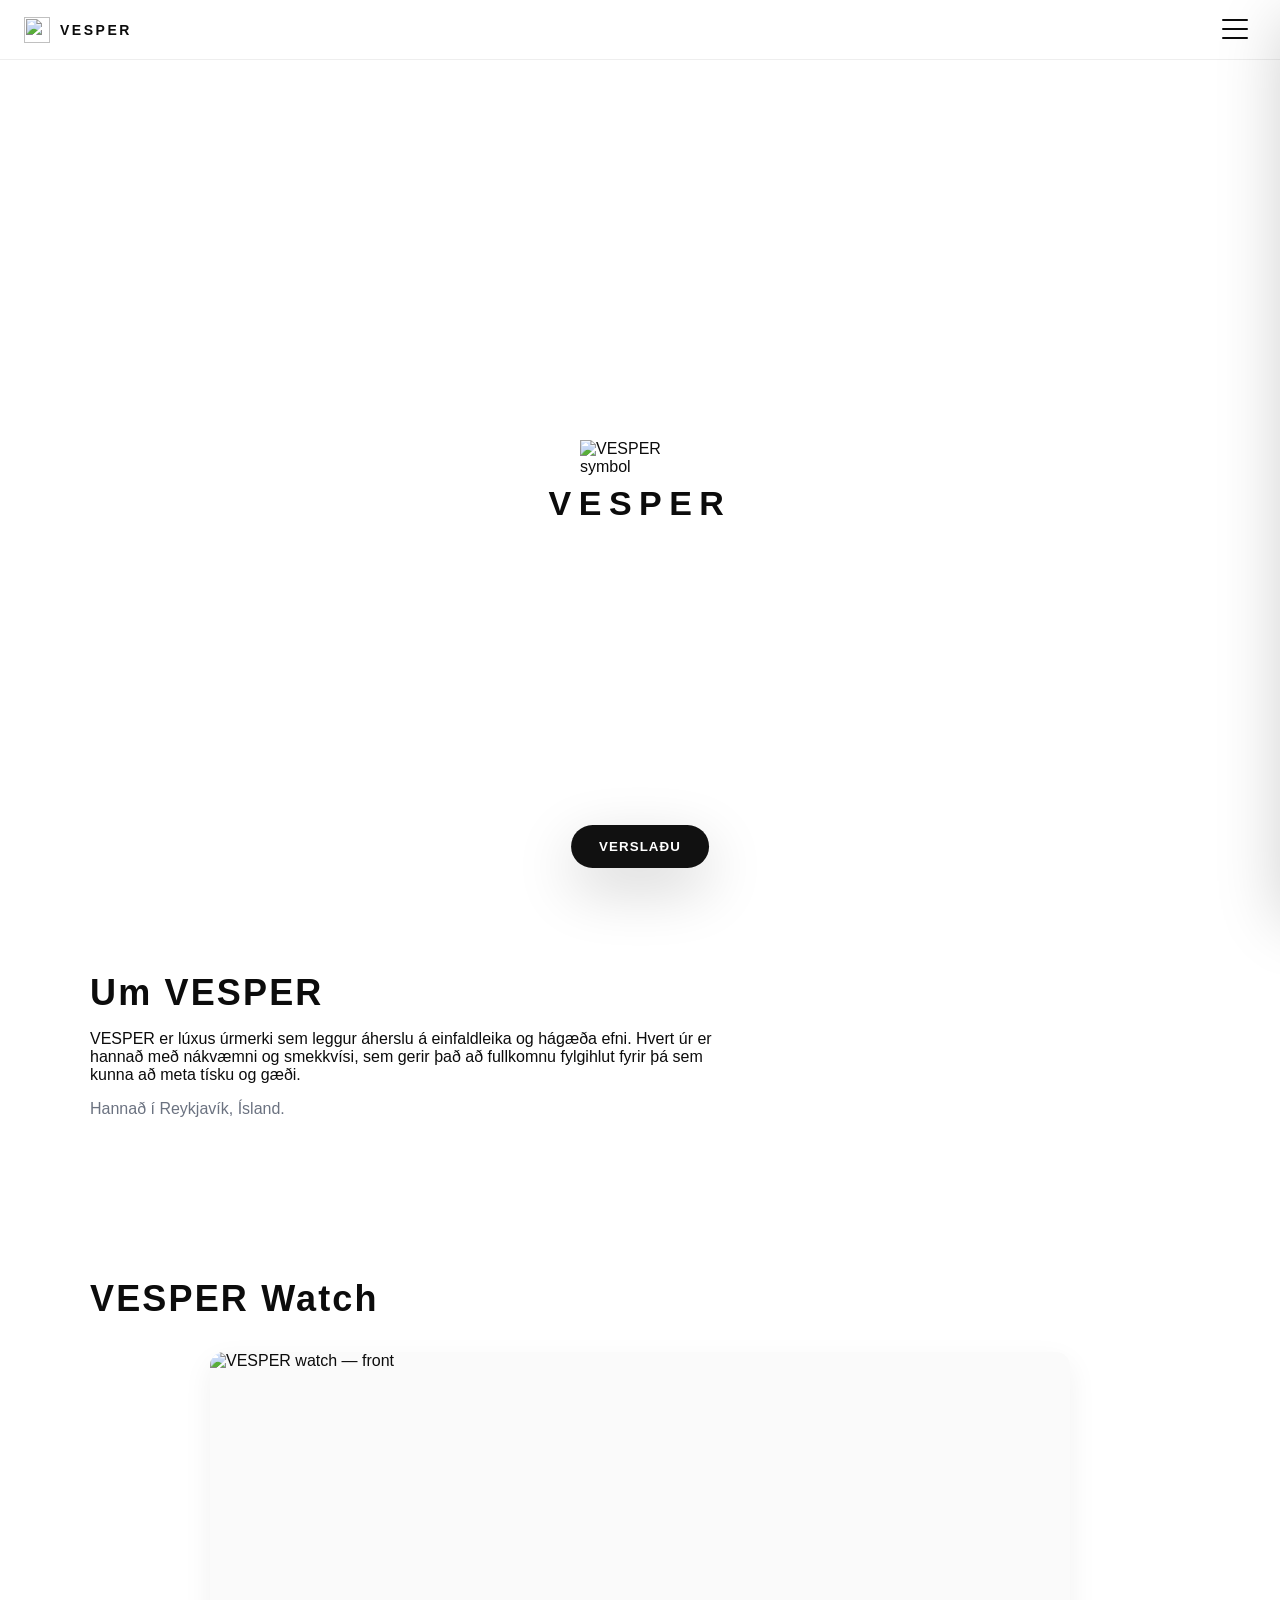
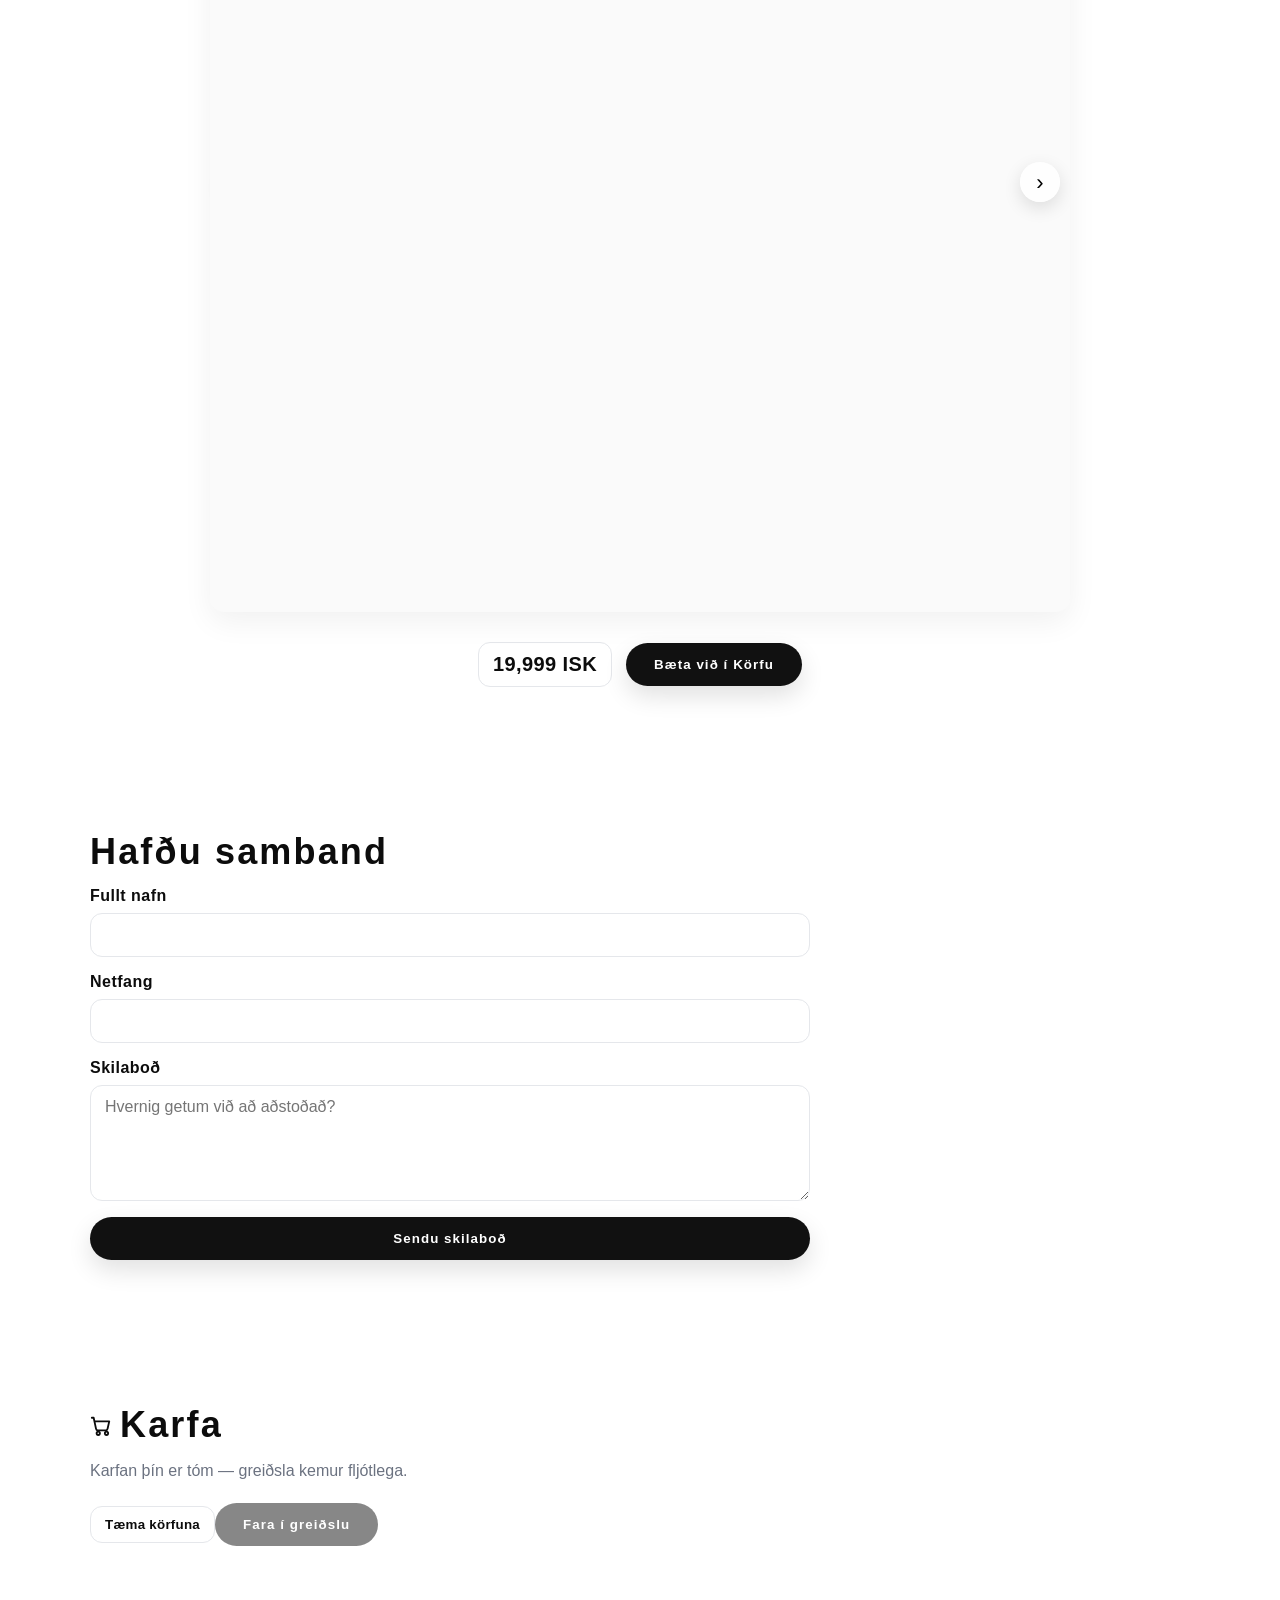
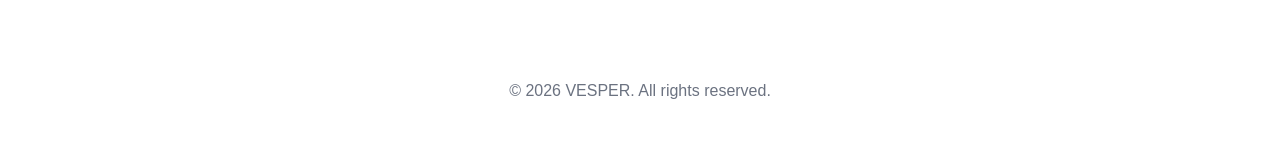
==== index.html @ 536e7ef3 "Rename VESPER.html to index.html" ====
<!DOCTYPE html>
<html lang="en">
<head>
  <meta charset="utf-8" />
  <meta name="viewport" content="width=device-width, initial-scale=1" />
  <title>VESPER - Lúxus tímar</title>
  <meta name="description" content="VESPER — minimal luxury timepieces." />
  <link rel="stylesheet" href="VESPER.css" />
</head>
<body>
  <!-- Top bar with hamburger -->
  <header class="topbar">
    <a class="brand-mini" href="#" aria-label="VESPER Home">
      <img src="SymbolTr.png" alt="" />
      <span>VESPER</span>
    </a>

    <button id="menuBtn"
            class="hamburger"
            aria-label="Open menu"
            aria-expanded="false"
            aria-controls="sideMenu">
      <span aria-hidden="true"></span>
      <span aria-hidden="true"></span>
      <span aria-hidden="true"></span>
    </button>
  </header>

  <!-- Slide-over menu -->
  <aside id="sideMenu" class="menu" aria-hidden="true">
    <nav class="menu-nav" aria-label="Primary">
      <button id="closeMenu" class="close" aria-label="Close menu">×</button>
      <a href="#about" class="menu-link">Um VESPER</a>
      <a href="#contact" class="menu-link">Hafðu samband</a>
      <a href="#cart" class="menu-link" id="cartLink" aria-label="Cart (0)">
  <span class="icon-wrap">
    <svg class="icon icon-cart" viewBox="0 0 24 24" aria-hidden="true" fill="none"
         stroke="currentColor" stroke-width="2" stroke-linecap="round" stroke-linejoin="round">
      <circle cx="9" cy="20" r="1.6"></circle>
      <circle cx="18" cy="20" r="1.6"></circle>
      <path d="M2 3h2l2.6 12.2a2 2 0 0 0 2 1.6h8.5a2 2 0 0 0 2-1.6L21 7H6"></path>
    </svg>
    <span class="badge" id="cartCount" aria-hidden="true">0</span>
  </span>
  <span>Karfa</span>
</a>
    </nav>
    <div class="menu-scrim" id="menuScrim" tabindex="-1"></div>
  </aside>
  <main class="splash" role="main">
    <a class="brand" href="#" aria-label="VESPER Home">
      <img class="symbol" src="SymbolTr.png" alt="VESPER symbol" />
      <span class="wordmark">VESPER</span>
    </a>
    <button id="buyNow" class="buy" aria-label="Buy VESPER now">VERSLAÐU</button>
  </main>
  <section id="about" class="section">
    <div class="container about-grid">
      <div class="copy">
        <h2>Um VESPER</h2>
        <p>
          VESPER er lúxus úrmerki sem leggur áherslu á einfaldleika og hágæða efni.
           Hvert úr er hannað með nákvæmni og smekkvísi, sem gerir það að fullkomnu fylgihlut fyrir þá sem kunna að meta tísku og gæði.
        </p>
        <p class="muted">
          Hannað í Reykjavík, Ísland.
        </p>
      </div>
    </div>
  </section>

  <!-- PRODUCT (place this before the Contact section) -->
<section id="product" class="section product">
  <div class="container">
    <h2>VESPER Watch</h2>

    <!-- Simple, accessible slideshow -->
    <div class="gallery" aria-label="Product images">
      <button class="nav prev" aria-label="Previous image">‹</button>

      <div class="slides">
        <!-- Replace src with your real photos/renders -->
        <img src="OraReja3.1.jpg" alt="VESPER watch — front"  class="slide is-active">
        <img src="OraReja2.1.jpg" alt="VESPER watch — side"   class="slide">
        <img src="OraReja1.jpg" alt="VESPER watch — detail" class="slide">
        <img src="OraReja4.1.jpg" alt="VESPER watch — side"   class="slide">
        <img src="OraReja5.1.jpg" alt="VESPER watch — detail" class="slide">
      </div>

      <button class="nav next" aria-label="Next image">›</button>
    </div>

    <div class="buy-row">
      <div class="price">
        <span id="priceValue">19.999kr</span> ISK
      </div>
      <button id="addToCart" class="btn btn-primary" type="button">Bæta við í Körfu</button>
    </div>
  </div>
</section>


  <!-- CONTACT -->
  <section id="contact" class="section">
  <div class="container">
    <h2>Hafðu samband</h2>

    <!-- Status bar (hidden by default) -->
    <div id="formAlert" class="alert" role="status" aria-live="polite" hidden></div>

    <form id="contactForm"
          class="form"
          action="https://formspree.io/f/mrbajokk"
          method="POST"
          novalidate>
      <!-- (Optional) anti-bot honeypot -->
      <input type="text" name="_gotcha" tabindex="-1" autocomplete="off" hidden>

      <!-- (Optional) email subject line -->
      <input type="hidden" name="_subject" value="New message from VESPER site">

      <div class="field">
        <label for="name">Fullt nafn</label>
        <input id="name" name="name" type="text" autocomplete="name" required />
      </div>

      <div class="field">
        <label for="email">Netfang</label>
        <input id="email" name="email" type="email" autocomplete="email" required />
      </div>

      <div class="field">
        <label for="message">Skilaboð</label>
        <textarea id="message" name="message" rows="5" required placeholder="Hvernig getum við að aðstoðað?"></textarea>
      </div>

      <button class="btn btn-primary" id="contactSubmit" type="submit">Sendu skilaboð</button>
    </form>
  </div>
</section>

    <!-- CART (placeholder for later) -->
  <section id="cart" class="section">
    <div class="container">
      <h2>
  <svg class="icon icon-cart-heading" viewBox="0 0 24 24" aria-hidden="true" fill="none"
       stroke="currentColor" stroke-width="2" stroke-linecap="round" stroke-linejoin="round">
    <circle cx="9" cy="20" r="1.8"></circle>
    <circle cx="18" cy="20" r="1.8"></circle>
    <path d="M2 3h2l2.6 12.2a2 2 0 0 0 2 1.6h8.5a2 2 0 0 0 2-1.6L21 7H6"></path>
  </svg>
  Karfa
</h2>
      <p class="muted" id="cartSummary">Karfan þín er tóm — greiðsla kemur fljótlega.</p>
      <button id="clearCart" class="btn-secondary" type="button" aria-label="Clear cart">
      Tæma körfuna
      <button id="checkoutBtn" class="btn btn-primary" type="button" disabled>Fara í greiðslu</button>
    </button>
  </div>
</section>
    </div>
  </section>
  <footer class="footer">
    <div class="container">
      <p class="muted">© <span id="year"></span> VESPER. All rights reserved.</p>
    </div>
  </footer>
  <!-- Icons -->
<link rel="icon" type="image/png" sizes="32x32" href="assets/favicon-32.png">
<link rel="icon" type="image/png" sizes="16x16" href="assets/favicon-16.png">
<link rel="apple-touch-icon" href="assets/apple-touch-icon.png">
<meta name="theme-color" content="#ffffff">

<!-- Basic SEO -->
<meta name="title" content="VESPER — Minimal Luxury Timepieces">
<meta name="description" content="Understated watches balancing precision and humility.">

<!-- Social (OG/Twitter) -->
<meta property="og:title" content="VESPER — Minimal Luxury Timepieces">
<meta property="og:description" content="Understated watches balancing precision and humility.">
<meta property="og:image" content="assets/og-image.png">
<meta property="og:type" content="website">
<meta property="og:url" content="https://yourdomain.com/">
<meta name="twitter:card" content="summary_large_image">


  <script src="VESPER.js"></script>
</body>
</html>
---- VESPER.css ----
:root{
  --bg:#ffffff;
  --ink:#0c0c0c;
  --muted:#6b7280;
  --accent:#111111;
  --accent-ink:#ffffff;

  --pad:24px;
  --radius:999px;
  --maxw:1100px;

  --menu-w:320px;
  --shadow:0 20px 60px rgba(0,0,0,.18);
}

html { scroll-behavior: smooth; }


*{box-sizing:border-box}
html,body{height:100%;margin:0;background:var(--bg);color:var(--ink);
  font-family:ui-sans-serif,-apple-system,Segoe UI,Roboto,Helvetica,Arial}

/* --- Top bar --- */
.topbar{
  position:fixed; inset:0 0 auto 0; height:60px;
  display:flex; align-items:center; justify-content:space-between;
  padding:0 var(--pad);
  backdrop-filter:saturate(180%) blur(6px);
  background:rgba(255,255,255,.7);
  border-bottom:1px solid #eee; z-index:40;
}
.brand-mini{display:flex; align-items:center; gap:10px; color:inherit; text-decoration:none}
.brand-mini img{width:26px; height:26px; display:block}
.brand-mini span{letter-spacing:.18em; font-weight:600; font-size:14px}

.hamburger{display:grid; gap:5px; width:42px; height:34px; padding:6px 8px; border:0; background:transparent; cursor:pointer}
.hamburger span{display:block; height:2px; background:var(--ink); border-radius:2px}

/* --- Splash --- */
.splash{
  min-height:100dvh; display:grid; place-items:center;
  padding:calc(var(--pad) + 60px) var(--pad) var(--pad); position:relative;
}
.brand{display:grid; justify-items:center; gap:10px; text-decoration:none; color:inherit; user-select:none}
.symbol{width:min(120px,32vw); height:auto; display:block}
.wordmark{letter-spacing:.22em; font-weight:600; font-size:clamp(22px,4vw,34px); line-height:1}

.buy{
  position:fixed; left:50%; bottom:32px; transform:translateX(-50%);
  padding:14px 28px; border:0; border-radius:var(--radius);
  background:var(--accent); color:var(--accent-ink);
  font-weight:700; letter-spacing:.08em; cursor:pointer;
  box-shadow:var(--shadow);
  transition:transform .08s ease, box-shadow .2s ease, opacity .2s ease;
}
.buy:hover{transform:translateX(-50%) translateY(-1px)}
.buy:active{transform:translateX(-50%)}

/* --- Sections --- */
.section{scroll-margin-top:76px; padding:72px var(--pad)}
.container{max-width:var(--maxw); margin:0 auto}

.section h2{
  font-size:clamp(24px,4vw,36px);
  letter-spacing:.06em;
  margin:0 0 14px 0;
}
.muted{color:var(--muted)}

.about-grid{
  display:grid; grid-template-columns:1.2fr .8fr; gap:32px; align-items:start;
}
.about-grid .portrait img{
  width:100%; height:auto; border-radius:14px; box-shadow:0 10px 30px rgba(0,0,0,.08); display:block;
}
@media (max-width:900px){
  .about-grid{grid-template-columns:1fr}
}

/* --- Contact form --- */
.form{display:grid; gap:16px; max-width:720px}
.field{display:grid; gap:8px}
label{font-weight:600; letter-spacing:.03em}
input, textarea{
  width:100%; padding:12px 14px; border-radius:12px; border:1px solid #e5e7eb; background:#fff; color:var(--ink);
  font:inherit; outline: none;
}
input:focus, textarea:focus{border-color:#c7cdd8; box-shadow:0 0 0 4px rgba(0,0,0,.04)}
.submit{
  justify-self:start; padding:12px 22px; border:0; border-radius:14px; background:var(--accent); color:var(--accent-ink);
  font-weight:700; letter-spacing:.06em; cursor:pointer; box-shadow:0 10px 30px rgba(0,0,0,.12);
}
.status{min-height:1.2em; color:var(--muted); margin-top:4px}

/* --- Menu (slide-over) --- */
.menu{position:fixed; inset:0; pointer-events:none; z-index:50; pointer-events: none;}
.menu-nav{
  position:absolute; top:0; right:0; height:100%; width:var(--menu-w);
  background:#fff; box-shadow:var(--shadow);
  transform:translateX(100%); transition:transform .25s ease;
  display:flex; flex-direction:column; padding:20px;
}
.menu[aria-hidden="false"] .menu-nav{transform:translateX(0)}

.menu-scrim{position:absolute; inset:0; background:rgba(0,0,0,.28); opacity:0; transition:opacity .2s ease}
.menu[aria-hidden="false"] .menu-scrim{opacity:1; pointer-events:auto}
.menu-link{
  text-decoration:none; color:var(--ink); font-weight:600; letter-spacing:.06em;
  padding:14px 10px; border-radius:12px;
}
.menu-link:hover{background:#f5f5f5}
.close{
  align-self:flex-end; font-size:28px; line-height:1; width:38px; height:38px;
  border:0; border-radius:10px; background:#f3f4f6; cursor:pointer; margin-bottom:8px;
}
.close:hover{background:#e5e7eb}

/* --- Footer --- */
.footer{padding:48px var(--pad); text-align:center}

/* Reduced motion */
@media (prefers-reduced-motion: reduce){
  .buy{transition:none}
  .menu-nav{transition:none}
  .menu-scrim{transition:none}
}

/* Slide-over menu */
.menu{
  position: fixed; inset: 0; z-index: 50;
  pointer-events: none;              /* ensures it doesn't block clicks when closed */
}
.menu[aria-hidden="false"]{
  pointer-events: auto;              /* enable interactions when open */
}

.menu-nav{
  position:absolute; top:0; right:0; height:100%; width:var(--menu-w);
  background:#fff; box-shadow: var(--shadow);
  transform: translateX(100%); transition: transform .25s ease;
  display:flex; flex-direction:column; padding:20px;
  z-index: 2;                        /* sits above the scrim */
}
.menu[aria-hidden="false"] .menu-nav{ transform: translateX(0) }

.menu-scrim{
  position:absolute; inset:0; background:rgba(0,0,0,.28);
  opacity:0; transition: opacity .2s ease;
  z-index: 1;                        /* sits below the panel */
}
.menu[aria-hidden="false"] .menu-scrim{ opacity:1 }

/* Cart icon styles */
.menu-link { display: flex; align-items: center; gap: 10px; }  /* enhances your existing rule */
.menu-link .icon { width: 18px; height: 18px; flex: 0 0 auto; }

.section h2 { display: flex; align-items: center; gap: 8px; }
.section h2 .icon { width: 22px; height: 22px; transform: translateY(1px); }

/* (Icons inherit text color via stroke=currentColor) */

/* Cart icon + badge */
.menu-link { display: flex; align-items: center; gap: 10px; }
.icon-wrap { position: relative; display: inline-block; line-height: 0; }
.menu-link .icon { width: 18px; height: 18px; flex: 0 0 auto; }

.badge{
  position: absolute;
  top: -8px;
  right: -10px;
  min-width: 18px;
  height: 18px;
  padding: 0 5px;
  border-radius: 999px;
  background: var(--accent);
  color: var(--accent-ink);
  font-size: 11px;
  font-weight: 700;
  line-height: 18px;
  text-align: center;
  box-shadow: 0 2px 6px rgba(0,0,0,.2);
  transform: scale(0);
  transform-origin: 100% 0%;
  transition: transform .15s ease;
}
.badge.show { transform: scale(1); }

/* Secondary (outline) button for utility actions */
.btn-secondary{
  margin-top: 10px;
  padding: 10px 14px;
  border-radius: 12px;
  border: 1px solid #e5e7eb;
  background: #ffffff;
  color: var(--ink);
  font-weight: 600;
  letter-spacing: .02em;
  cursor: pointer;
  transition: background .15s ease, box-shadow .15s ease, border-color .15s ease;
}
.btn-secondary:hover{
  background: #f7f7f8;
  border-color: #dcdfe5;
  box-shadow: 0 4px 14px rgba(0,0,0,.06);
}
.btn-secondary:active{
  background: #f1f3f5;
  box-shadow: 0 2px 8px rgba(0,0,0,.06);
}

/* ---------- Product section ---------- */
.product .container { display: grid; gap: 18px; }

/* Gallery */
.gallery{
  position: relative;
  width: 100%;
  max-width: 860px;
  margin: 0 auto;
}
.slides{
  position: relative;
  width: 100%;
  aspect-ratio: 1 / 1;          /* square stage; tweak if needed */
  overflow: hidden;
  border-radius: 14px;
  background: #fafafa;
  box-shadow: 0 10px 30px rgba(0,0,0,.06);
}
.slide{
  position: absolute; inset: 0;
  width: 100%; height: 100%;
  object-fit: contain;
  opacity: 0; pointer-events: none;
  transition: opacity .25s ease;
}
.slide.is-active{ opacity: 1; pointer-events: auto; }

.gallery .nav{
  position: absolute; top: 50%; transform: translateY(-50%);
  width: 40px; height: 40px; border-radius: 999px;
  border: 0; background: rgba(255,255,255,.9);
  box-shadow: 0 6px 18px rgba(0,0,0,.12);
  cursor: pointer; font-size: 22px; line-height: 40px; text-align: center;
}
.gallery .prev{ left: 10px; }
.gallery .next{ right: 10px; }
.gallery .nav:hover{ background: #fff; }

/* Price + Add to cart row */
.buy-row{
  margin-top: 12px;
  display: flex; align-items: center; justify-content: center;
  gap: 14px; flex-wrap: wrap;
}
.price{
  font-size: 20px; font-weight: 700; letter-spacing: .02em;
  padding: 10px 14px; border: 1px solid #e5e7eb; border-radius: 12px;
}

/* Keep buttons consistent with your existing .btn-primary */
/* THEME BUTTONS (shared styles) */
.btn{
  appearance: none;
  border: 0;
  border-radius: 999px;
  padding: 14px 28px;
  font-weight: 700;
  letter-spacing: .08em;
  cursor: pointer;
  transition: transform .08s ease, box-shadow .2s ease, opacity .2s ease;
}

/* Primary (matches your hero button aesthetic) */
.btn-primary{
  background: var(--accent);
  color: var(--accent-ink);
  box-shadow: 0 10px 24px rgba(0,0,0,.12);
}
.btn-primary:hover{ transform: translateY(-1px); box-shadow: 0 14px 32px rgba(0,0,0,.16); }
.btn-primary:active{ transform: translateY(0); box-shadow: 0 8px 20px rgba(0,0,0,.12); }
.btn-primary:disabled{ opacity:.5; cursor:not-allowed; transform:none; box-shadow:none; }

/* Secondary (outline) */
.btn-secondary{
  margin-top: 10px;
  padding: 10px 14px;
  border-radius: 12px;
  border: 1px solid #e5e7eb;
  background: #ffffff;
  color: var(--ink);
  font-weight: 600;
  letter-spacing: .02em;
  cursor: pointer;
  transition: background .15s ease, box-shadow .15s ease, border-color .15s ease;
}
.btn-secondary:hover{
  background: #f7f7f8;
  border-color: #dcdfe5;
  box-shadow: 0 4px 14px rgba(0,0,0,.06);
}
.btn-secondary:active{
  background: #f1f3f5;
  box-shadow: 0 2px 8px rgba(0,0,0,.06);
}

/* Make the hero button only handle positioning — uses .btn + .btn-primary for style */
.buy{
  position: fixed;
  left: 50%;
  bottom: 32px;
  transform: translateX(-50%);
}
/* keep your existing :hover/:active transforms on .btn-primary */

/* Form alert bar */
.alert{
  margin: 12px 0 18px;
  padding: 10px 14px;
  border-left: 4px solid transparent;
  border-radius: 10px;
  background: #f8fafc;
  color: var(--ink);
  font-weight: 600;
}
.alert--success{
  border-left-color: #16a34a;     /* green */
  background: #f0fdf4;            /* soft green bg */
  color: #166534;
}
.alert--error{
  border-left-color: #dc2626;     /* red */
  background: #fef2f2;            /* soft red bg */
  color: #7f1d1d;
}
.alert--info{
  border-left-color: #2563eb;     /* blue (sending...) */
  background: #eff6ff;
  color: #1e3a8a;
}
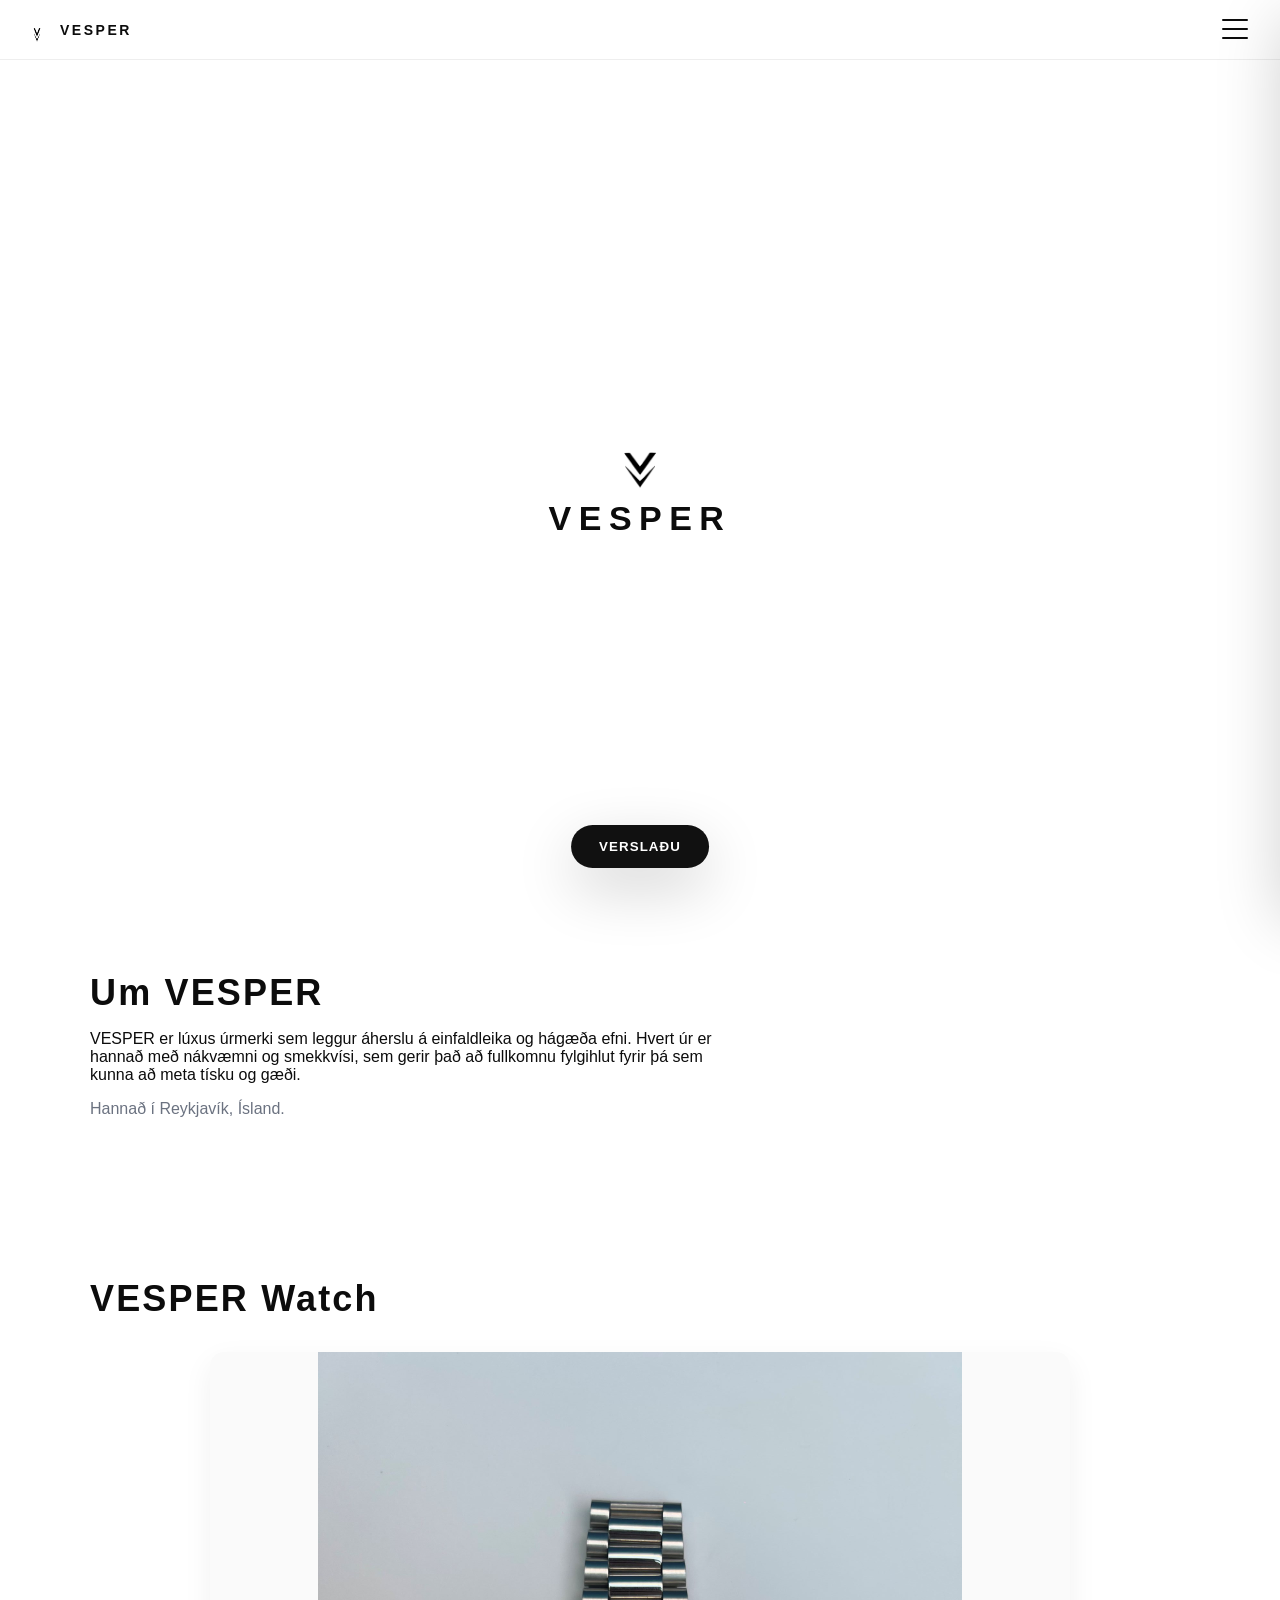
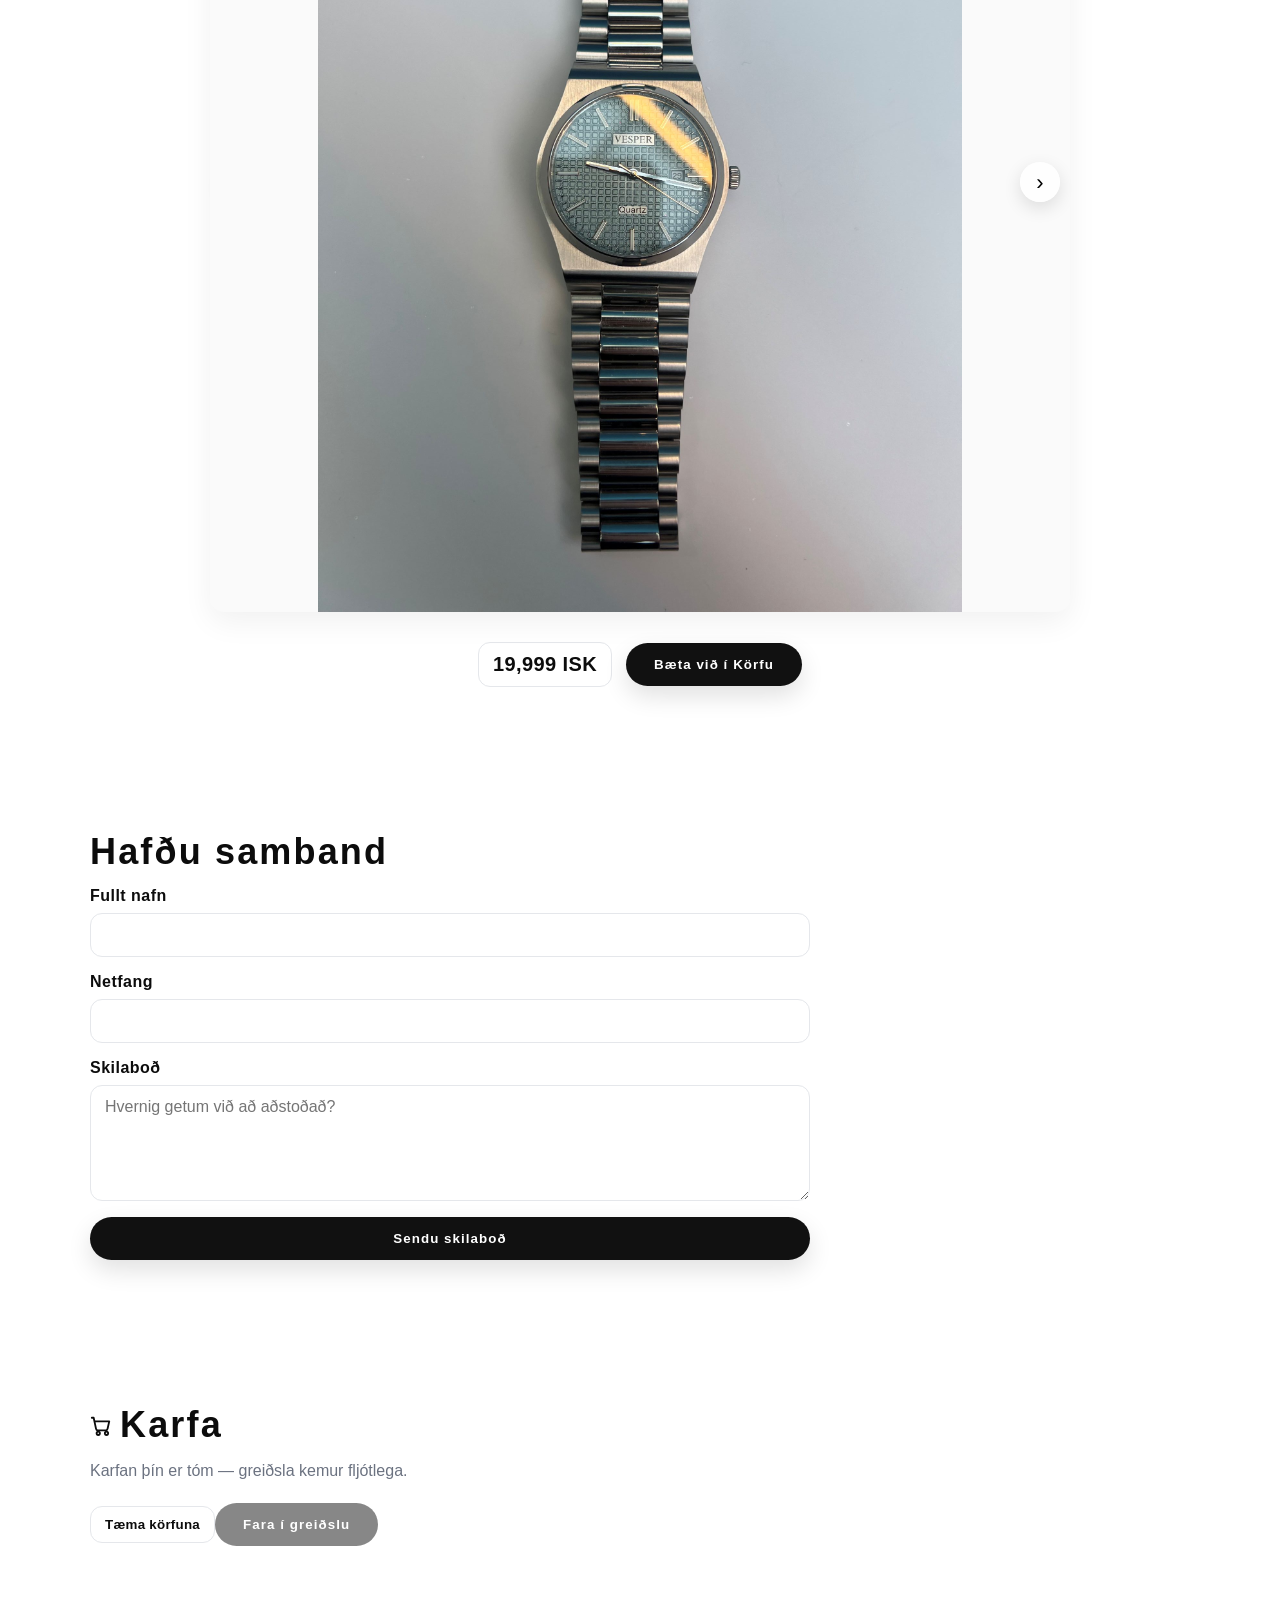
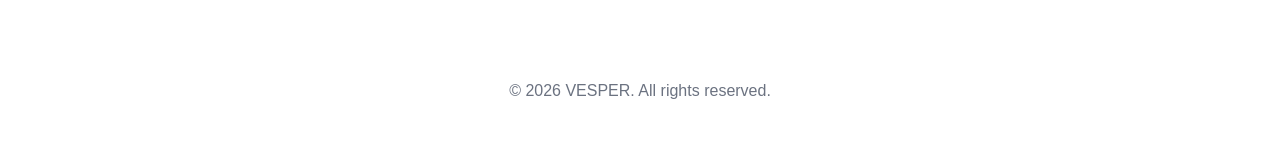
==== commit d034fd4e: "Update price from 19.999kr to 19.900kr" ====
--- a/index.html
+++ b/index.html
@@ -92,7 +92,7 @@
 
     <div class="buy-row">
       <div class="price">
-        <span id="priceValue">19.999kr</span> ISK
+        <span id="priceValue">19.900kr</span> ISK
       </div>
       <button id="addToCart" class="btn btn-primary" type="button">Bæta við í Körfu</button>
     </div>
--- a/VESPER.css
+++ b/VESPER.css
@@ -1,341 +1,341 @@
-:root{
-  --bg:#ffffff;
-  --ink:#0c0c0c;
-  --muted:#6b7280;
-  --accent:#111111;
-  --accent-ink:#ffffff;
-
-  --pad:24px;
-  --radius:999px;
-  --maxw:1100px;
-
-  --menu-w:320px;
-  --shadow:0 20px 60px rgba(0,0,0,.18);
-}
-
-html { scroll-behavior: smooth; }
-
-
-*{box-sizing:border-box}
-html,body{height:100%;margin:0;background:var(--bg);color:var(--ink);
-  font-family:ui-sans-serif,-apple-system,Segoe UI,Roboto,Helvetica,Arial}
-
-/* --- Top bar --- */
-.topbar{
-  position:fixed; inset:0 0 auto 0; height:60px;
-  display:flex; align-items:center; justify-content:space-between;
-  padding:0 var(--pad);
-  backdrop-filter:saturate(180%) blur(6px);
-  background:rgba(255,255,255,.7);
-  border-bottom:1px solid #eee; z-index:40;
-}
-.brand-mini{display:flex; align-items:center; gap:10px; color:inherit; text-decoration:none}
-.brand-mini img{width:26px; height:26px; display:block}
-.brand-mini span{letter-spacing:.18em; font-weight:600; font-size:14px}
-
-.hamburger{display:grid; gap:5px; width:42px; height:34px; padding:6px 8px; border:0; background:transparent; cursor:pointer}
-.hamburger span{display:block; height:2px; background:var(--ink); border-radius:2px}
-
-/* --- Splash --- */
-.splash{
-  min-height:100dvh; display:grid; place-items:center;
-  padding:calc(var(--pad) + 60px) var(--pad) var(--pad); position:relative;
-}
-.brand{display:grid; justify-items:center; gap:10px; text-decoration:none; color:inherit; user-select:none}
-.symbol{width:min(120px,32vw); height:auto; display:block}
-.wordmark{letter-spacing:.22em; font-weight:600; font-size:clamp(22px,4vw,34px); line-height:1}
-
-.buy{
-  position:fixed; left:50%; bottom:32px; transform:translateX(-50%);
-  padding:14px 28px; border:0; border-radius:var(--radius);
-  background:var(--accent); color:var(--accent-ink);
-  font-weight:700; letter-spacing:.08em; cursor:pointer;
-  box-shadow:var(--shadow);
-  transition:transform .08s ease, box-shadow .2s ease, opacity .2s ease;
-}
-.buy:hover{transform:translateX(-50%) translateY(-1px)}
-.buy:active{transform:translateX(-50%)}
-
-/* --- Sections --- */
-.section{scroll-margin-top:76px; padding:72px var(--pad)}
-.container{max-width:var(--maxw); margin:0 auto}
-
-.section h2{
-  font-size:clamp(24px,4vw,36px);
-  letter-spacing:.06em;
-  margin:0 0 14px 0;
-}
-.muted{color:var(--muted)}
-
-.about-grid{
-  display:grid; grid-template-columns:1.2fr .8fr; gap:32px; align-items:start;
-}
-.about-grid .portrait img{
-  width:100%; height:auto; border-radius:14px; box-shadow:0 10px 30px rgba(0,0,0,.08); display:block;
-}
-@media (max-width:900px){
-  .about-grid{grid-template-columns:1fr}
-}
-
-/* --- Contact form --- */
-.form{display:grid; gap:16px; max-width:720px}
-.field{display:grid; gap:8px}
-label{font-weight:600; letter-spacing:.03em}
-input, textarea{
-  width:100%; padding:12px 14px; border-radius:12px; border:1px solid #e5e7eb; background:#fff; color:var(--ink);
-  font:inherit; outline: none;
-}
-input:focus, textarea:focus{border-color:#c7cdd8; box-shadow:0 0 0 4px rgba(0,0,0,.04)}
-.submit{
-  justify-self:start; padding:12px 22px; border:0; border-radius:14px; background:var(--accent); color:var(--accent-ink);
-  font-weight:700; letter-spacing:.06em; cursor:pointer; box-shadow:0 10px 30px rgba(0,0,0,.12);
-}
-.status{min-height:1.2em; color:var(--muted); margin-top:4px}
-
-/* --- Menu (slide-over) --- */
-.menu{position:fixed; inset:0; pointer-events:none; z-index:50; pointer-events: none;}
-.menu-nav{
-  position:absolute; top:0; right:0; height:100%; width:var(--menu-w);
-  background:#fff; box-shadow:var(--shadow);
-  transform:translateX(100%); transition:transform .25s ease;
-  display:flex; flex-direction:column; padding:20px;
-}
-.menu[aria-hidden="false"] .menu-nav{transform:translateX(0)}
-
-.menu-scrim{position:absolute; inset:0; background:rgba(0,0,0,.28); opacity:0; transition:opacity .2s ease}
-.menu[aria-hidden="false"] .menu-scrim{opacity:1; pointer-events:auto}
-.menu-link{
-  text-decoration:none; color:var(--ink); font-weight:600; letter-spacing:.06em;
-  padding:14px 10px; border-radius:12px;
-}
-.menu-link:hover{background:#f5f5f5}
-.close{
-  align-self:flex-end; font-size:28px; line-height:1; width:38px; height:38px;
-  border:0; border-radius:10px; background:#f3f4f6; cursor:pointer; margin-bottom:8px;
-}
-.close:hover{background:#e5e7eb}
-
-/* --- Footer --- */
-.footer{padding:48px var(--pad); text-align:center}
-
-/* Reduced motion */
-@media (prefers-reduced-motion: reduce){
-  .buy{transition:none}
-  .menu-nav{transition:none}
-  .menu-scrim{transition:none}
-}
-
-/* Slide-over menu */
-.menu{
-  position: fixed; inset: 0; z-index: 50;
-  pointer-events: none;              /* ensures it doesn't block clicks when closed */
-}
-.menu[aria-hidden="false"]{
-  pointer-events: auto;              /* enable interactions when open */
-}
-
-.menu-nav{
-  position:absolute; top:0; right:0; height:100%; width:var(--menu-w);
-  background:#fff; box-shadow: var(--shadow);
-  transform: translateX(100%); transition: transform .25s ease;
-  display:flex; flex-direction:column; padding:20px;
-  z-index: 2;                        /* sits above the scrim */
-}
-.menu[aria-hidden="false"] .menu-nav{ transform: translateX(0) }
-
-.menu-scrim{
-  position:absolute; inset:0; background:rgba(0,0,0,.28);
-  opacity:0; transition: opacity .2s ease;
-  z-index: 1;                        /* sits below the panel */
-}
-.menu[aria-hidden="false"] .menu-scrim{ opacity:1 }
-
-/* Cart icon styles */
-.menu-link { display: flex; align-items: center; gap: 10px; }  /* enhances your existing rule */
-.menu-link .icon { width: 18px; height: 18px; flex: 0 0 auto; }
-
-.section h2 { display: flex; align-items: center; gap: 8px; }
-.section h2 .icon { width: 22px; height: 22px; transform: translateY(1px); }
-
-/* (Icons inherit text color via stroke=currentColor) */
-
-/* Cart icon + badge */
-.menu-link { display: flex; align-items: center; gap: 10px; }
-.icon-wrap { position: relative; display: inline-block; line-height: 0; }
-.menu-link .icon { width: 18px; height: 18px; flex: 0 0 auto; }
-
-.badge{
-  position: absolute;
-  top: -8px;
-  right: -10px;
-  min-width: 18px;
-  height: 18px;
-  padding: 0 5px;
-  border-radius: 999px;
-  background: var(--accent);
-  color: var(--accent-ink);
-  font-size: 11px;
-  font-weight: 700;
-  line-height: 18px;
-  text-align: center;
-  box-shadow: 0 2px 6px rgba(0,0,0,.2);
-  transform: scale(0);
-  transform-origin: 100% 0%;
-  transition: transform .15s ease;
-}
-.badge.show { transform: scale(1); }
-
-/* Secondary (outline) button for utility actions */
-.btn-secondary{
-  margin-top: 10px;
-  padding: 10px 14px;
-  border-radius: 12px;
-  border: 1px solid #e5e7eb;
-  background: #ffffff;
-  color: var(--ink);
-  font-weight: 600;
-  letter-spacing: .02em;
-  cursor: pointer;
-  transition: background .15s ease, box-shadow .15s ease, border-color .15s ease;
-}
-.btn-secondary:hover{
-  background: #f7f7f8;
-  border-color: #dcdfe5;
-  box-shadow: 0 4px 14px rgba(0,0,0,.06);
-}
-.btn-secondary:active{
-  background: #f1f3f5;
-  box-shadow: 0 2px 8px rgba(0,0,0,.06);
-}
-
-/* ---------- Product section ---------- */
-.product .container { display: grid; gap: 18px; }
-
-/* Gallery */
-.gallery{
-  position: relative;
-  width: 100%;
-  max-width: 860px;
-  margin: 0 auto;
-}
-.slides{
-  position: relative;
-  width: 100%;
-  aspect-ratio: 1 / 1;          /* square stage; tweak if needed */
-  overflow: hidden;
-  border-radius: 14px;
-  background: #fafafa;
-  box-shadow: 0 10px 30px rgba(0,0,0,.06);
-}
-.slide{
-  position: absolute; inset: 0;
-  width: 100%; height: 100%;
-  object-fit: contain;
-  opacity: 0; pointer-events: none;
-  transition: opacity .25s ease;
-}
-.slide.is-active{ opacity: 1; pointer-events: auto; }
-
-.gallery .nav{
-  position: absolute; top: 50%; transform: translateY(-50%);
-  width: 40px; height: 40px; border-radius: 999px;
-  border: 0; background: rgba(255,255,255,.9);
-  box-shadow: 0 6px 18px rgba(0,0,0,.12);
-  cursor: pointer; font-size: 22px; line-height: 40px; text-align: center;
-}
-.gallery .prev{ left: 10px; }
-.gallery .next{ right: 10px; }
-.gallery .nav:hover{ background: #fff; }
-
-/* Price + Add to cart row */
-.buy-row{
-  margin-top: 12px;
-  display: flex; align-items: center; justify-content: center;
-  gap: 14px; flex-wrap: wrap;
-}
-.price{
-  font-size: 20px; font-weight: 700; letter-spacing: .02em;
-  padding: 10px 14px; border: 1px solid #e5e7eb; border-radius: 12px;
-}
-
-/* Keep buttons consistent with your existing .btn-primary */
-/* THEME BUTTONS (shared styles) */
-.btn{
-  appearance: none;
-  border: 0;
-  border-radius: 999px;
-  padding: 14px 28px;
-  font-weight: 700;
-  letter-spacing: .08em;
-  cursor: pointer;
-  transition: transform .08s ease, box-shadow .2s ease, opacity .2s ease;
-}
-
-/* Primary (matches your hero button aesthetic) */
-.btn-primary{
-  background: var(--accent);
-  color: var(--accent-ink);
-  box-shadow: 0 10px 24px rgba(0,0,0,.12);
-}
-.btn-primary:hover{ transform: translateY(-1px); box-shadow: 0 14px 32px rgba(0,0,0,.16); }
-.btn-primary:active{ transform: translateY(0); box-shadow: 0 8px 20px rgba(0,0,0,.12); }
-.btn-primary:disabled{ opacity:.5; cursor:not-allowed; transform:none; box-shadow:none; }
-
-/* Secondary (outline) */
-.btn-secondary{
-  margin-top: 10px;
-  padding: 10px 14px;
-  border-radius: 12px;
-  border: 1px solid #e5e7eb;
-  background: #ffffff;
-  color: var(--ink);
-  font-weight: 600;
-  letter-spacing: .02em;
-  cursor: pointer;
-  transition: background .15s ease, box-shadow .15s ease, border-color .15s ease;
-}
-.btn-secondary:hover{
-  background: #f7f7f8;
-  border-color: #dcdfe5;
-  box-shadow: 0 4px 14px rgba(0,0,0,.06);
-}
-.btn-secondary:active{
-  background: #f1f3f5;
-  box-shadow: 0 2px 8px rgba(0,0,0,.06);
-}
-
-/* Make the hero button only handle positioning — uses .btn + .btn-primary for style */
-.buy{
-  position: fixed;
-  left: 50%;
-  bottom: 32px;
-  transform: translateX(-50%);
-}
-/* keep your existing :hover/:active transforms on .btn-primary */
-
-/* Form alert bar */
-.alert{
-  margin: 12px 0 18px;
-  padding: 10px 14px;
-  border-left: 4px solid transparent;
-  border-radius: 10px;
-  background: #f8fafc;
-  color: var(--ink);
-  font-weight: 600;
-}
-.alert--success{
-  border-left-color: #16a34a;     /* green */
-  background: #f0fdf4;            /* soft green bg */
-  color: #166534;
-}
-.alert--error{
-  border-left-color: #dc2626;     /* red */
-  background: #fef2f2;            /* soft red bg */
-  color: #7f1d1d;
-}
-.alert--info{
-  border-left-color: #2563eb;     /* blue (sending...) */
-  background: #eff6ff;
-  color: #1e3a8a;
-}
-
+:root{
+  --bg:#ffffff;
+  --ink:#0c0c0c;
+  --muted:#6b7280;
+  --accent:#111111;
+  --accent-ink:#ffffff;
+
+  --pad:24px;
+  --radius:999px;
+  --maxw:1100px;
+
+  --menu-w:320px;
+  --shadow:0 20px 60px rgba(0,0,0,.18);
+}
+
+html { scroll-behavior: smooth; }
+
+
+*{box-sizing:border-box}
+html,body{height:100%;margin:0;background:var(--bg);color:var(--ink);
+  font-family:ui-sans-serif,-apple-system,Segoe UI,Roboto,Helvetica,Arial}
+
+/* --- Top bar --- */
+.topbar{
+  position:fixed; inset:0 0 auto 0; height:60px;
+  display:flex; align-items:center; justify-content:space-between;
+  padding:0 var(--pad);
+  backdrop-filter:saturate(180%) blur(6px);
+  background:rgba(255,255,255,.7);
+  border-bottom:1px solid #eee; z-index:40;
+}
+.brand-mini{display:flex; align-items:center; gap:10px; color:inherit; text-decoration:none}
+.brand-mini img{width:26px; height:26px; display:block}
+.brand-mini span{letter-spacing:.18em; font-weight:600; font-size:14px}
+
+.hamburger{display:grid; gap:5px; width:42px; height:34px; padding:6px 8px; border:0; background:transparent; cursor:pointer}
+.hamburger span{display:block; height:2px; background:var(--ink); border-radius:2px}
+
+/* --- Splash --- */
+.splash{
+  min-height:100dvh; display:grid; place-items:center;
+  padding:calc(var(--pad) + 60px) var(--pad) var(--pad); position:relative;
+}
+.brand{display:grid; justify-items:center; gap:10px; text-decoration:none; color:inherit; user-select:none}
+.symbol{width:min(120px,32vw); height:auto; display:block}
+.wordmark{letter-spacing:.22em; font-weight:600; font-size:clamp(22px,4vw,34px); line-height:1}
+
+.buy{
+  position:fixed; left:50%; bottom:32px; transform:translateX(-50%);
+  padding:14px 28px; border:0; border-radius:var(--radius);
+  background:var(--accent); color:var(--accent-ink);
+  font-weight:700; letter-spacing:.08em; cursor:pointer;
+  box-shadow:var(--shadow);
+  transition:transform .08s ease, box-shadow .2s ease, opacity .2s ease;
+}
+.buy:hover{transform:translateX(-50%) translateY(-1px)}
+.buy:active{transform:translateX(-50%)}
+
+/* --- Sections --- */
+.section{scroll-margin-top:76px; padding:72px var(--pad)}
+.container{max-width:var(--maxw); margin:0 auto}
+
+.section h2{
+  font-size:clamp(24px,4vw,36px);
+  letter-spacing:.06em;
+  margin:0 0 14px 0;
+}
+.muted{color:var(--muted)}
+
+.about-grid{
+  display:grid; grid-template-columns:1.2fr .8fr; gap:32px; align-items:start;
+}
+.about-grid .portrait img{
+  width:100%; height:auto; border-radius:14px; box-shadow:0 10px 30px rgba(0,0,0,.08); display:block;
+}
+@media (max-width:900px){
+  .about-grid{grid-template-columns:1fr}
+}
+
+/* --- Contact form --- */
+.form{display:grid; gap:16px; max-width:720px}
+.field{display:grid; gap:8px}
+label{font-weight:600; letter-spacing:.03em}
+input, textarea{
+  width:100%; padding:12px 14px; border-radius:12px; border:1px solid #e5e7eb; background:#fff; color:var(--ink);
+  font:inherit; outline: none;
+}
+input:focus, textarea:focus{border-color:#c7cdd8; box-shadow:0 0 0 4px rgba(0,0,0,.04)}
+.submit{
+  justify-self:start; padding:12px 22px; border:0; border-radius:14px; background:var(--accent); color:var(--accent-ink);
+  font-weight:700; letter-spacing:.06em; cursor:pointer; box-shadow:0 10px 30px rgba(0,0,0,.12);
+}
+.status{min-height:1.2em; color:var(--muted); margin-top:4px}
+
+/* --- Menu (slide-over) --- */
+.menu{position:fixed; inset:0; pointer-events:none; z-index:50; pointer-events: none;}
+.menu-nav{
+  position:absolute; top:0; right:0; height:100%; width:var(--menu-w);
+  background:#fff; box-shadow:var(--shadow);
+  transform:translateX(100%); transition:transform .25s ease;
+  display:flex; flex-direction:column; padding:20px;
+}
+.menu[aria-hidden="false"] .menu-nav{transform:translateX(0)}
+
+.menu-scrim{position:absolute; inset:0; background:rgba(0,0,0,.28); opacity:0; transition:opacity .2s ease}
+.menu[aria-hidden="false"] .menu-scrim{opacity:1; pointer-events:auto}
+.menu-link{
+  text-decoration:none; color:var(--ink); font-weight:600; letter-spacing:.06em;
+  padding:14px 10px; border-radius:12px;
+}
+.menu-link:hover{background:#f5f5f5}
+.close{
+  align-self:flex-end; font-size:28px; line-height:1; width:38px; height:38px;
+  border:0; border-radius:10px; background:#f3f4f6; cursor:pointer; margin-bottom:8px;
+}
+.close:hover{background:#e5e7eb}
+
+/* --- Footer --- */
+.footer{padding:48px var(--pad); text-align:center}
+
+/* Reduced motion */
+@media (prefers-reduced-motion: reduce){
+  .buy{transition:none}
+  .menu-nav{transition:none}
+  .menu-scrim{transition:none}
+}
+
+/* Slide-over menu */
+.menu{
+  position: fixed; inset: 0; z-index: 50;
+  pointer-events: none;              /* ensures it doesn't block clicks when closed */
+}
+.menu[aria-hidden="false"]{
+  pointer-events: auto;              /* enable interactions when open */
+}
+
+.menu-nav{
+  position:absolute; top:0; right:0; height:100%; width:var(--menu-w);
+  background:#fff; box-shadow: var(--shadow);
+  transform: translateX(100%); transition: transform .25s ease;
+  display:flex; flex-direction:column; padding:20px;
+  z-index: 2;                        /* sits above the scrim */
+}
+.menu[aria-hidden="false"] .menu-nav{ transform: translateX(0) }
+
+.menu-scrim{
+  position:absolute; inset:0; background:rgba(0,0,0,.28);
+  opacity:0; transition: opacity .2s ease;
+  z-index: 1;                        /* sits below the panel */
+}
+.menu[aria-hidden="false"] .menu-scrim{ opacity:1 }
+
+/* Cart icon styles */
+.menu-link { display: flex; align-items: center; gap: 10px; }  /* enhances your existing rule */
+.menu-link .icon { width: 18px; height: 18px; flex: 0 0 auto; }
+
+.section h2 { display: flex; align-items: center; gap: 8px; }
+.section h2 .icon { width: 22px; height: 22px; transform: translateY(1px); }
+
+/* (Icons inherit text color via stroke=currentColor) */
+
+/* Cart icon + badge */
+.menu-link { display: flex; align-items: center; gap: 10px; }
+.icon-wrap { position: relative; display: inline-block; line-height: 0; }
+.menu-link .icon { width: 18px; height: 18px; flex: 0 0 auto; }
+
+.badge{
+  position: absolute;
+  top: -8px;
+  right: -10px;
+  min-width: 18px;
+  height: 18px;
+  padding: 0 5px;
+  border-radius: 999px;
+  background: var(--accent);
+  color: var(--accent-ink);
+  font-size: 11px;
+  font-weight: 700;
+  line-height: 18px;
+  text-align: center;
+  box-shadow: 0 2px 6px rgba(0,0,0,.2);
+  transform: scale(0);
+  transform-origin: 100% 0%;
+  transition: transform .15s ease;
+}
+.badge.show { transform: scale(1); }
+
+/* Secondary (outline) button for utility actions */
+.btn-secondary{
+  margin-top: 10px;
+  padding: 10px 14px;
+  border-radius: 12px;
+  border: 1px solid #e5e7eb;
+  background: #ffffff;
+  color: var(--ink);
+  font-weight: 600;
+  letter-spacing: .02em;
+  cursor: pointer;
+  transition: background .15s ease, box-shadow .15s ease, border-color .15s ease;
+}
+.btn-secondary:hover{
+  background: #f7f7f8;
+  border-color: #dcdfe5;
+  box-shadow: 0 4px 14px rgba(0,0,0,.06);
+}
+.btn-secondary:active{
+  background: #f1f3f5;
+  box-shadow: 0 2px 8px rgba(0,0,0,.06);
+}
+
+/* ---------- Product section ---------- */
+.product .container { display: grid; gap: 18px; }
+
+/* Gallery */
+.gallery{
+  position: relative;
+  width: 100%;
+  max-width: 860px;
+  margin: 0 auto;
+}
+.slides{
+  position: relative;
+  width: 100%;
+  aspect-ratio: 1 / 1;          /* square stage; tweak if needed */
+  overflow: hidden;
+  border-radius: 14px;
+  background: #fafafa;
+  box-shadow: 0 10px 30px rgba(0,0,0,.06);
+}
+.slide{
+  position: absolute; inset: 0;
+  width: 100%; height: 100%;
+  object-fit: contain;
+  opacity: 0; pointer-events: none;
+  transition: opacity .25s ease;
+}
+.slide.is-active{ opacity: 1; pointer-events: auto; }
+
+.gallery .nav{
+  position: absolute; top: 50%; transform: translateY(-50%);
+  width: 40px; height: 40px; border-radius: 999px;
+  border: 0; background: rgba(255,255,255,.9);
+  box-shadow: 0 6px 18px rgba(0,0,0,.12);
+  cursor: pointer; font-size: 22px; line-height: 40px; text-align: center;
+}
+.gallery .prev{ left: 10px; }
+.gallery .next{ right: 10px; }
+.gallery .nav:hover{ background: #fff; }
+
+/* Price + Add to cart row */
+.buy-row{
+  margin-top: 12px;
+  display: flex; align-items: center; justify-content: center;
+  gap: 14px; flex-wrap: wrap;
+}
+.price{
+  font-size: 20px; font-weight: 700; letter-spacing: .02em;
+  padding: 10px 14px; border: 1px solid #e5e7eb; border-radius: 12px;
+}
+
+/* Keep buttons consistent with your existing .btn-primary */
+/* THEME BUTTONS (shared styles) */
+.btn{
+  appearance: none;
+  border: 0;
+  border-radius: 999px;
+  padding: 14px 28px;
+  font-weight: 700;
+  letter-spacing: .08em;
+  cursor: pointer;
+  transition: transform .08s ease, box-shadow .2s ease, opacity .2s ease;
+}
+
+/* Primary (matches your hero button aesthetic) */
+.btn-primary{
+  background: var(--accent);
+  color: var(--accent-ink);
+  box-shadow: 0 10px 24px rgba(0,0,0,.12);
+}
+.btn-primary:hover{ transform: translateY(-1px); box-shadow: 0 14px 32px rgba(0,0,0,.16); }
+.btn-primary:active{ transform: translateY(0); box-shadow: 0 8px 20px rgba(0,0,0,.12); }
+.btn-primary:disabled{ opacity:.5; cursor:not-allowed; transform:none; box-shadow:none; }
+
+/* Secondary (outline) */
+.btn-secondary{
+  margin-top: 10px;
+  padding: 10px 14px;
+  border-radius: 12px;
+  border: 1px solid #e5e7eb;
+  background: #ffffff;
+  color: var(--ink);
+  font-weight: 600;
+  letter-spacing: .02em;
+  cursor: pointer;
+  transition: background .15s ease, box-shadow .15s ease, border-color .15s ease;
+}
+.btn-secondary:hover{
+  background: #f7f7f8;
+  border-color: #dcdfe5;
+  box-shadow: 0 4px 14px rgba(0,0,0,.06);
+}
+.btn-secondary:active{
+  background: #f1f3f5;
+  box-shadow: 0 2px 8px rgba(0,0,0,.06);
+}
+
+/* Make the hero button only handle positioning — uses .btn + .btn-primary for style */
+.buy{
+  position: fixed;
+  left: 50%;
+  bottom: 32px;
+  transform: translateX(-50%);
+}
+/* keep your existing :hover/:active transforms on .btn-primary */
+
+/* Form alert bar */
+.alert{
+  margin: 12px 0 18px;
+  padding: 10px 14px;
+  border-left: 4px solid transparent;
+  border-radius: 10px;
+  background: #f8fafc;
+  color: var(--ink);
+  font-weight: 600;
+}
+.alert--success{
+  border-left-color: #16a34a;     /* green */
+  background: #f0fdf4;            /* soft green bg */
+  color: #166534;
+}
+.alert--error{
+  border-left-color: #dc2626;     /* red */
+  background: #fef2f2;            /* soft red bg */
+  color: #7f1d1d;
+}
+.alert--info{
+  border-left-color: #2563eb;     /* blue (sending...) */
+  background: #eff6ff;
+  color: #1e3a8a;
+}
+
